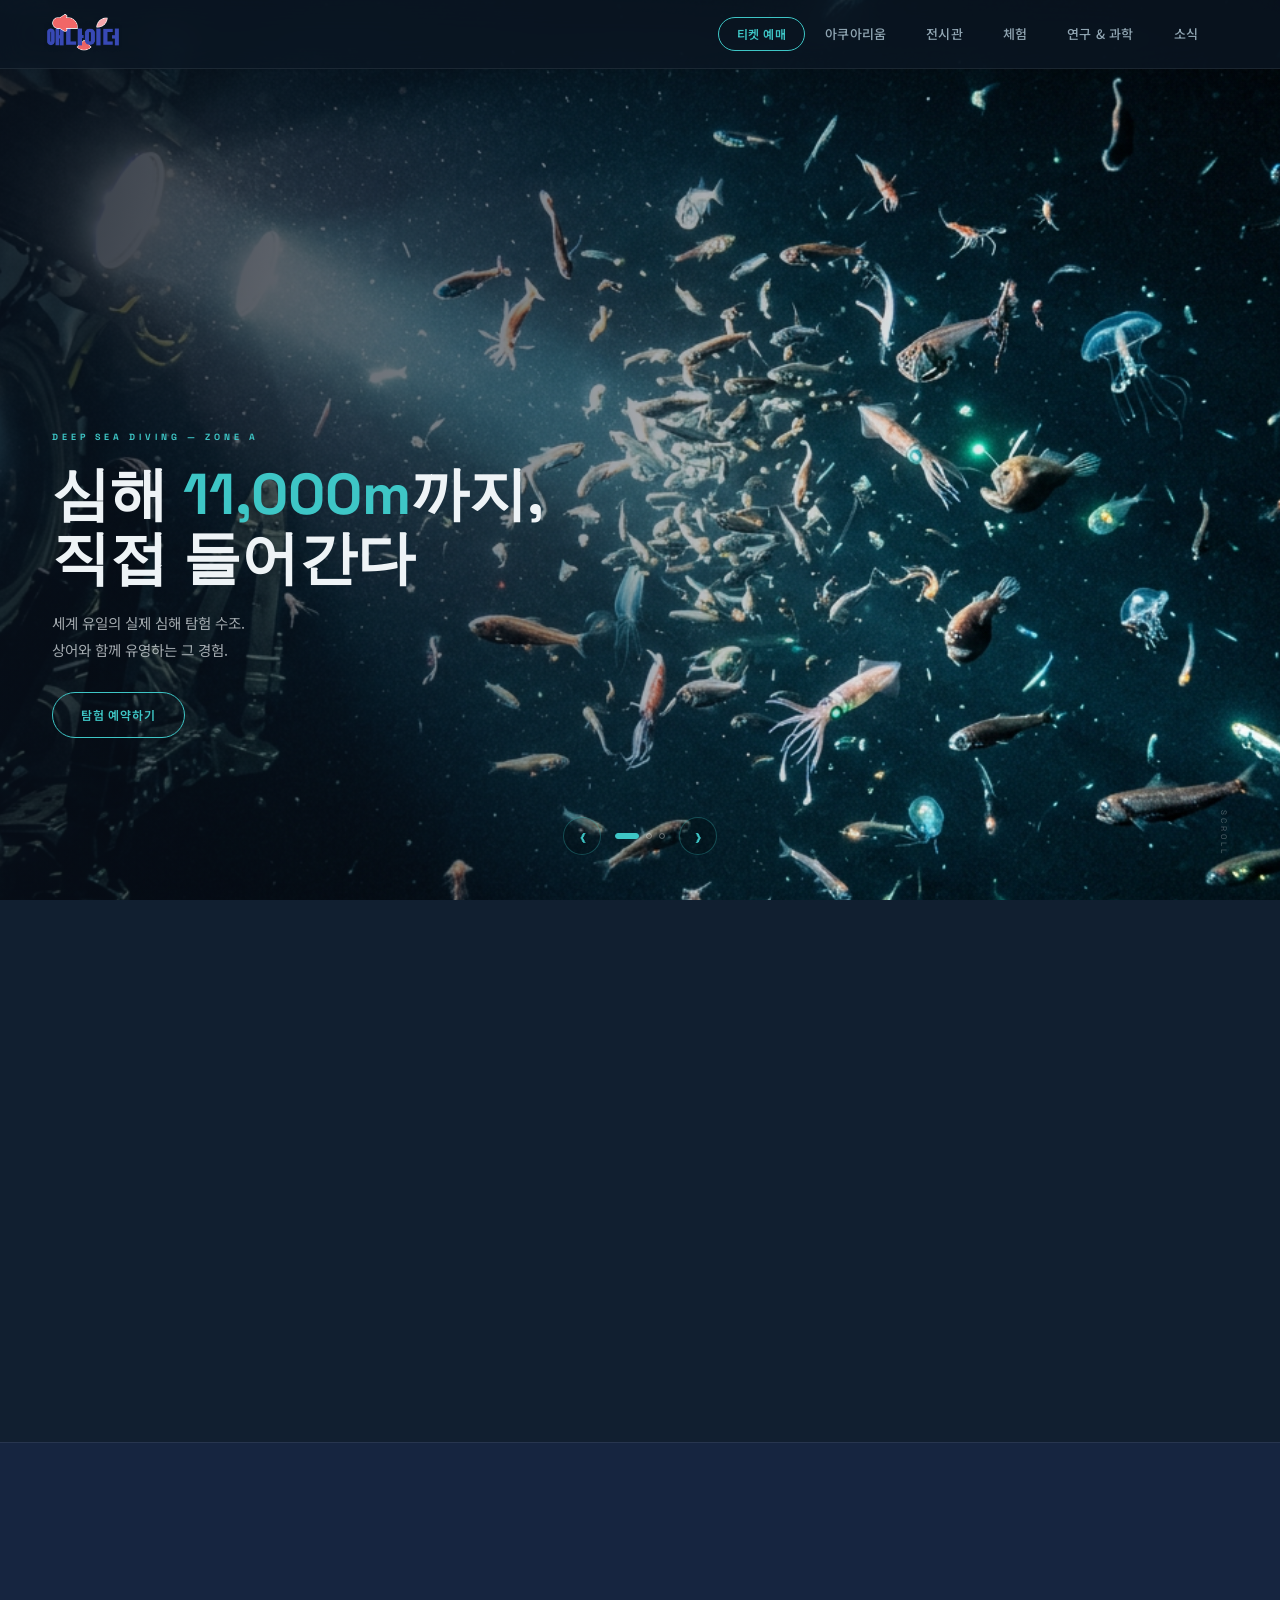
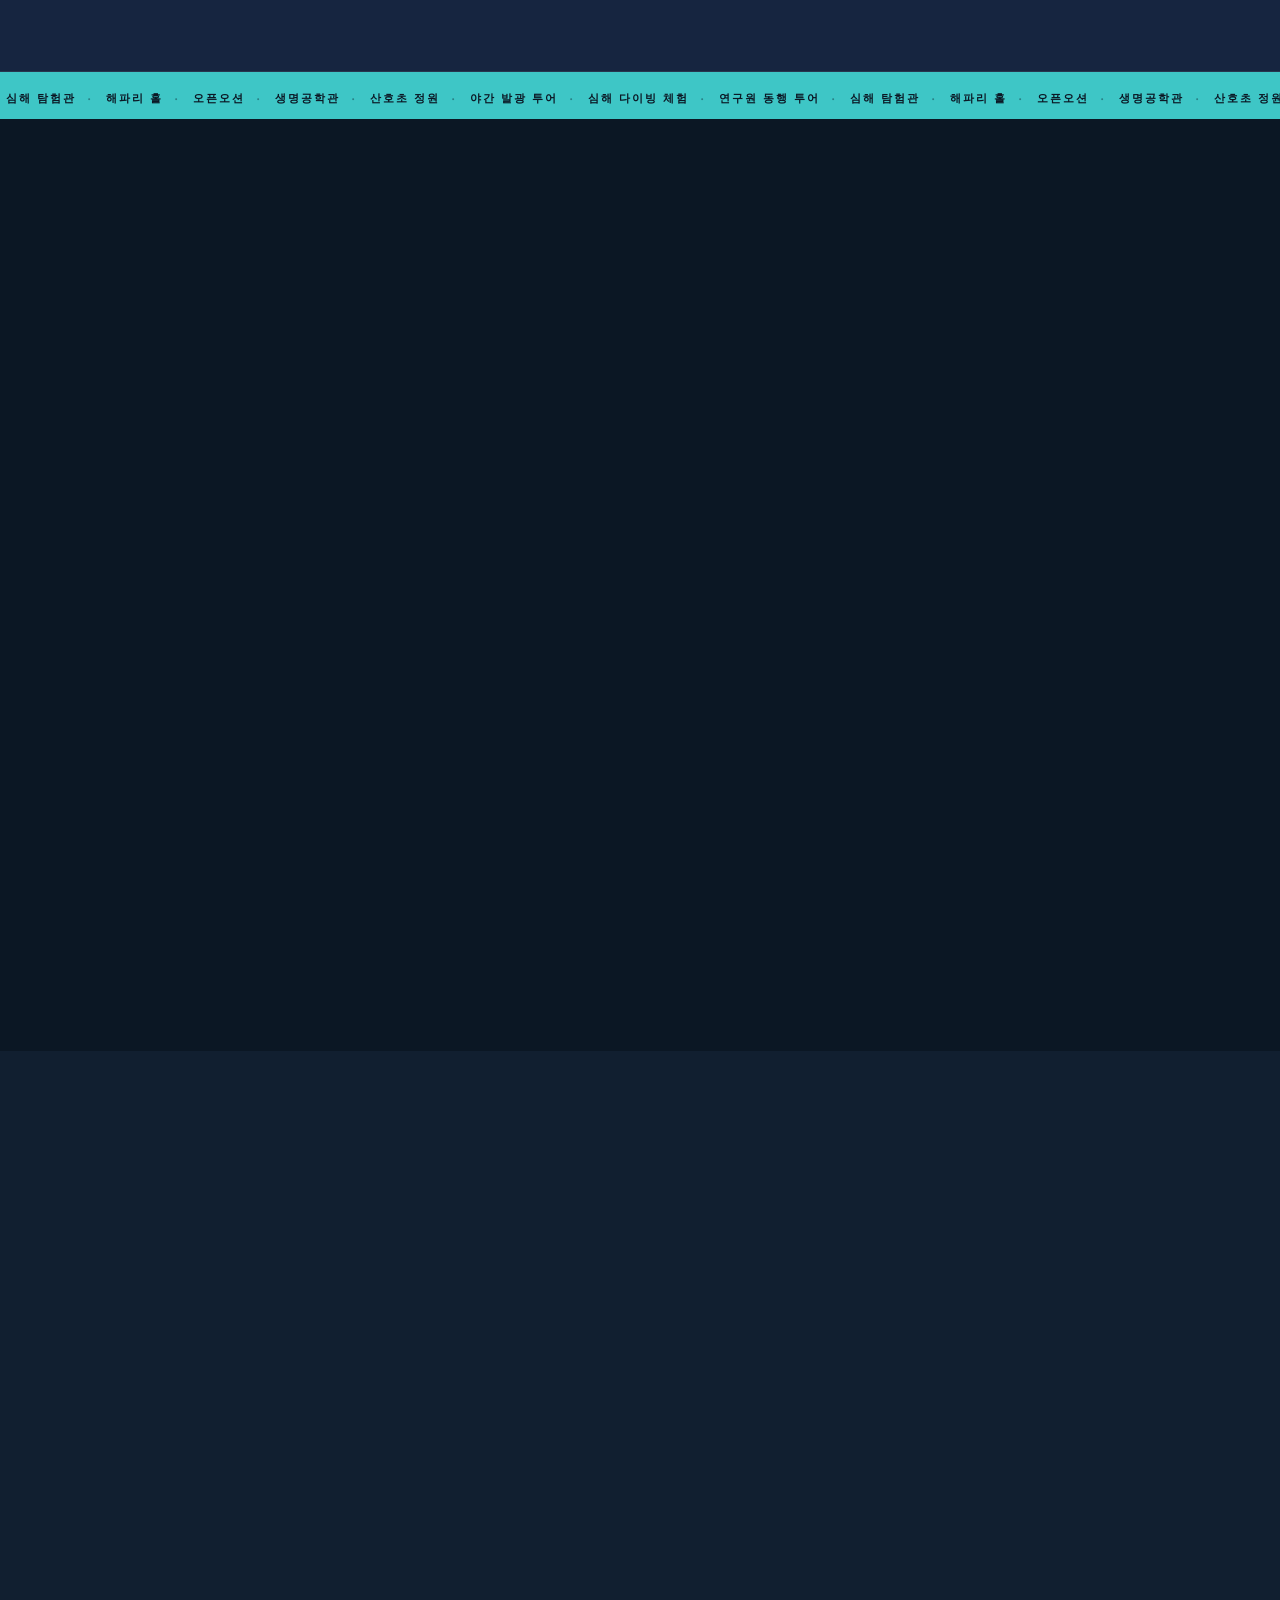
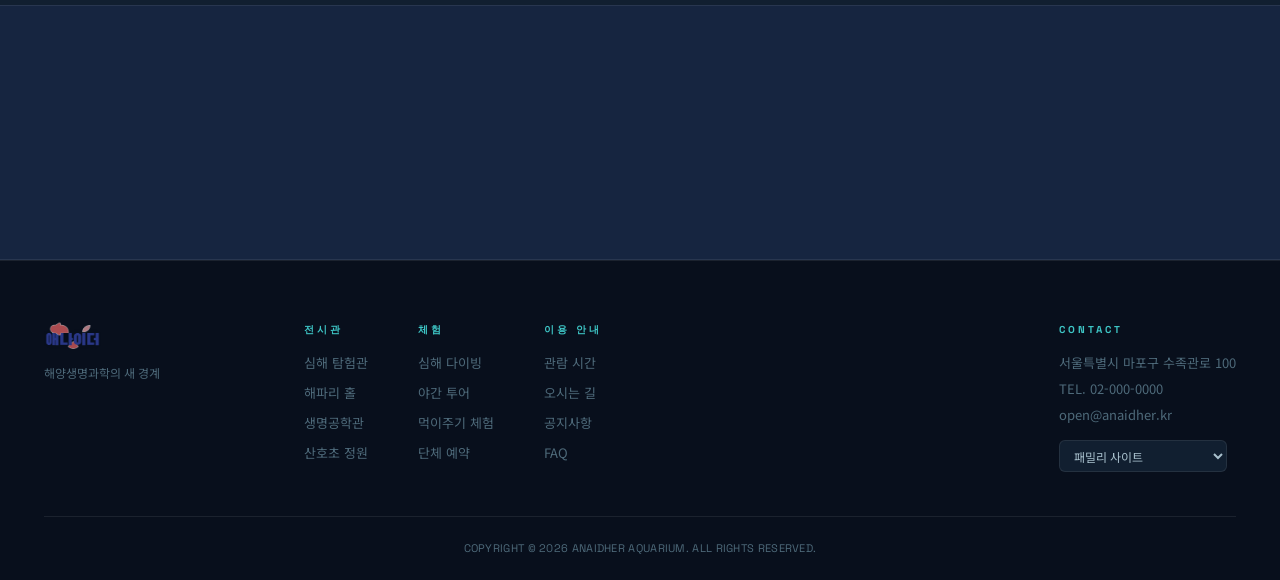
==== index.html @ 7cc886a9 "Add files via upload" ====
﻿<!DOCTYPE html>
<html lang="ko">
<head>
    <meta charset="UTF-8">
    <meta name="viewport" content="width=device-width, initial-scale=1.0">
    <title>애나이더 아쿠아리움 — ANAIDHER AQUARIUM</title>
    <link rel="preconnect" href="https://fonts.googleapis.com">
    <link href="https://fonts.googleapis.com/css2?family=Noto+Sans+KR:wght@300;400;500;700&family=Space+Grotesk:wght@300;400;600;700&display=swap" rel="stylesheet">
    <link href="https://unpkg.com/aos@2.3.1/dist/aos.css" rel="stylesheet">
    <link rel="stylesheet" href="css/style.css">
</head>
<body>

    <!-- ===================== HEADER ===================== -->
    <header id="site-header">
        <div class="header-inner">
            <div class="logo">
                <a href="#">
                    <img src="images/logo.png" alt="애나이더 아쿠아리움">
                </a>
            </div>
            <div class="menu_bg"></div>
            <nav class="menu">
                <ul class="navi">
                    <li>
                        <a href="#">아쿠아리움</a>
                        <ul class="submenu">
                            <li><a href="#">비전 &amp; 철학</a></li>
                            <li><a href="#">연구 시설</a></li>
                            <li><a href="#">찾아오시는 길</a></li>
                        </ul>
                    </li>
                    <li>
                        <a href="#">전시관</a>
                        <ul class="submenu">
                            <li><a href="#">심해 탐험관</a></li>
                            <li><a href="#">해파리 홀</a></li>
                            <li><a href="#">오픈오션</a></li>
                            <li><a href="#">생명공학관</a></li>
                        </ul>
                    </li>
                    <li>
                        <a href="#">체험</a>
                        <ul class="submenu">
                            <li><a href="#">심해 다이빙</a></li>
                            <li><a href="#">야간 투어</a></li>
                            <li><a href="#">연구원 동행</a></li>
                            <li><a href="#">단체 예약</a></li>
                        </ul>
                    </li>
                    <li>
                        <a href="#">연구 &amp; 과학</a>
                        <ul class="submenu">
                            <li><a href="#">특허 기술</a></li>
                            <li><a href="#">신종 생명체</a></li>
                            <li><a href="#">자료실</a></li>
                        </ul>
                    </li>
                    <li>
                        <a href="#">소식</a>
                        <ul class="submenu">
                            <li><a href="#">공지사항</a></li>
                            <li><a href="#">이벤트</a></li>
                            <li><a href="#">뉴스레터</a></li>
                        </ul>
                    </li>
                </ul>
            </nav>
            <a href="#" class="header-ticket">티켓 예매</a>
        </div>
    </header>

    <!-- ===================== HERO CAROUSEL ===================== -->
    <section class="hero">
        <div class="slidelist">
            <ul>
                <li class="slide active">
                    <img src="images/diving.png" alt="심해 탐험">
                    <div class="slide-caption">
                        <span class="slide-tag">DEEP SEA DIVING — ZONE A</span>
                        <h1>심해 <em>11,000m</em>까지,<br>직접 들어간다</h1>
                        <p>세계 유일의 실제 심해 탐험 수조.<br>상어와 함께 유영하는 그 경험.</p>
                        <a href="#" class="slide-cta">탐험 예약하기</a>
                    </div>
                </li>
                <li class="slide">
                    <img src="images/cosanho.png" alt="산호초 복원">
                    <div class="slide-caption">
                        <span class="slide-tag">CORAL REEF RESTORATION LAB — ZONE E</span>
                        <h1>죽어가던 산호초를<br><em>우리가 되살렸다</em></h1>
                        <p>특허 유전자 재생 기술로 복원한<br>살아있는 산호초 3,200㎡</p>
                        <a href="#" class="slide-cta">더 알아보기</a>
                    </div>
                </li>
                <li class="slide">
                    <img src="images/jellyfish.png" alt="해파리 홀">
                    <div class="slide-caption">
                        <span class="slide-tag">BIOLUMINESCENT JELLYFISH HALL — ZONE B</span>
                        <h1>발광하는 생명체들의<br><em>심야 퍼레이드</em></h1>
                        <p>발광 해양생물 87종과 함께하는<br>세상에 없던 야간 전시</p>
                        <a href="#" class="slide-cta">야간 투어 신청</a>
                    </div>
                </li>
            </ul>
        </div>
        <div class="slide-ui">
            <button class="slide-prev" aria-label="이전">&#10094;</button>
            <div class="slide-dots">
                <button class="dot active" data-idx="0"></button>
                <button class="dot" data-idx="1"></button>
                <button class="dot" data-idx="2"></button>
            </div>
            <button class="slide-next" aria-label="다음">&#10095;</button>
        </div>
        <div class="hero-scroll-hint" aria-hidden="true"><span>SCROLL</span></div>
    </section>

    <!-- ===================== IDENTITY ===================== -->
    <section class="intro">
        <div class="intro-inner">
            <span class="section-eyebrow" data-aos="fade-up">ANAIDHER AQUARIUM</span>
            <h2 data-aos="fade-up" data-aos-delay="80">바다는 아직<br>다 밝혀지지 않았다</h2>
            <p data-aos="fade-up" data-aos-delay="160">
                애나이더 아쿠아리움은 단순한 관람 시설이 아닙니다.<br>
                해양생명과학의 경계를 허무는, 살아있는 연구소.<br>
                수백 개의 독점 특허와 유전공학으로 지구상 어디서도<br>
                볼 수 없는 생명체들이 이곳에서 숨쉬고 있습니다.
            </p>
        </div>
        <div class="bubbles" aria-hidden="true">
            <i></i><i></i><i></i><i></i><i></i>
            <i></i><i></i><i></i><i></i><i></i>
        </div>
    </section>

    <!-- ===================== STATS ===================== -->
    <section class="stats">
        <div class="stats-inner">
            <div class="stat-item" data-aos="fade-up">
                <div class="stat-row">
                    <span class="stat-num" data-target="847">0</span>
                    <span class="stat-unit">+</span>
                </div>
                <p>보유 특허 기술</p>
            </div>
            <div class="stat-item" data-aos="fade-up" data-aos-delay="100">
                <div class="stat-row">
                    <span class="stat-num" data-target="3200">0</span>
                    <span class="stat-unit">종</span>
                </div>
                <p>전시 해양생물</p>
            </div>
            <div class="stat-item" data-aos="fade-up" data-aos-delay="200">
                <div class="stat-row">
                    <span class="stat-num" data-target="47">0</span>
                    <span class="stat-unit">종</span>
                </div>
                <p>자체 개발 신종</p>
            </div>
            <div class="stat-item" data-aos="fade-up" data-aos-delay="300">
                <div class="stat-row">
                    <span class="stat-num" data-target="11000">0</span>
                    <span class="stat-unit">m</span>
                </div>
                <p>최대 탐험 수심</p>
            </div>
        </div>
    </section>

    <!-- ===================== TICKER ===================== -->
    <div class="ticker" aria-hidden="true">
        <div class="ticker-track">
            <span>심해 탐험관</span><span class="sep">·</span>
            <span>해파리 홀</span><span class="sep">·</span>
            <span>오픈오션</span><span class="sep">·</span>
            <span>생명공학관</span><span class="sep">·</span>
            <span>산호초 정원</span><span class="sep">·</span>
            <span>야간 발광 투어</span><span class="sep">·</span>
            <span>심해 다이빙 체험</span><span class="sep">·</span>
            <span>연구원 동행 투어</span><span class="sep">·</span>
            <span>심해 탐험관</span><span class="sep">·</span>
            <span>해파리 홀</span><span class="sep">·</span>
            <span>오픈오션</span><span class="sep">·</span>
            <span>생명공학관</span><span class="sep">·</span>
            <span>산호초 정원</span><span class="sep">·</span>
            <span>야간 발광 투어</span><span class="sep">·</span>
            <span>심해 다이빙 체험</span><span class="sep">·</span>
            <span>연구원 동행 투어</span><span class="sep">·</span>
        </div>
    </div>

    <!-- ===================== EXHIBITIONS ===================== -->
    <section class="exhibitions">
        <div class="page-inner">
            <div class="section-header" data-aos="fade-up">
                <span class="section-eyebrow">EXHIBITIONS</span>
                <h2>전시 구역</h2>
            </div>
            <div class="ex-grid">
                <!-- 상단 행: featured(50%) + 2개(각 25%) -->
                <div class="ex-row-top">
                    <article class="ex-card ex-featured" data-aos="fade-right">
                        <img src="images/deep sea shark.png" alt="심해 탐험관">
                        <div class="ex-info">
                            <span class="ex-zone">ZONE A</span>
                            <h3>심해 탐험관</h3>
                            <p>실제 수압 환경을 재현한 세계 최초의 개방형 심해 수조. 전장 80m, 수심 34m.</p>
                            <a href="#" class="ex-link">입장하기 →</a>
                        </div>
                    </article>
                    <article class="ex-card" data-aos="fade-up" data-aos-delay="100">
                        <img src="images/jellyfish.png" alt="해파리 홀">
                        <div class="ex-info">
                            <span class="ex-zone">ZONE B</span>
                            <h3>해파리 홀</h3>
                            <p>발광 해파리 87종이 유영하는 몰입형 암실 전시</p>
                            <a href="#" class="ex-link">입장하기 →</a>
                        </div>
                    </article>
                    <article class="ex-card" data-aos="fade-up" data-aos-delay="200">
                        <img src="images/sea.png" alt="오픈오션">
                        <div class="ex-info">
                            <span class="ex-zone">ZONE C</span>
                            <h3>오픈오션</h3>
                            <p>5억 리터 대형 수조. 상어·가오리·참치가 공존하는 생태계</p>
                            <a href="#" class="ex-link">입장하기 →</a>
                        </div>
                    </article>
                </div>
                <!-- 하단 행: 작은2개(각 25%) + wide(50%) -->
                <div class="ex-row-bottom">
                    <article class="ex-card" data-aos="fade-up" data-aos-delay="100">
                        <img src="images/Squid and shark.png" alt="생명공학관">
                        <div class="ex-info">
                            <span class="ex-zone">ZONE D</span>
                            <h3>생명공학관</h3>
                            <p>유전자 재설계로 탄생한 47종의 신종 해양생물 세계 최초 공개</p>
                            <a href="#" class="ex-link">입장하기 →</a>
                        </div>
                    </article>
                    <article class="ex-card" data-aos="fade-up" data-aos-delay="200">
                        <img src="images/koi.png" alt="열대어관">
                        <div class="ex-info">
                            <span class="ex-zone">ZONE F</span>
                            <h3>열대어관</h3>
                            <p>형형색색의 열대 어종 200여 종이 만들어내는 살아있는 수중 정원</p>
                            <a href="#" class="ex-link">입장하기 →</a>
                        </div>
                    </article>
                    <article class="ex-card ex-wide" data-aos="fade-left">
                        <img src="images/starfish.png" alt="산호초 정원">
                        <div class="ex-info">
                            <span class="ex-zone">ZONE E</span>
                            <h3>산호초 정원</h3>
                            <p>멸종 위기 산호를 특허 복원 기술로 재생한 3,200㎡의 실내 생태원. 세계 최대.</p>
                            <a href="#" class="ex-link">입장하기 →</a>
                        </div>
                    </article>
                </div>
            </div>
        </div>
    </section>

    <!-- ===================== PROGRAMS ===================== -->
    <section class="programs">
        <div class="page-inner">
            <div class="section-header" data-aos="fade-up">
                <span class="section-eyebrow">EXPERIENCE</span>
                <h2>체험 프로그램</h2>
            </div>
            <div class="prog-grid">
                <div class="prog-card" data-aos="fade-up">
                    <div class="prog-num">01</div>
                    <h3>심해 다이빙 투어</h3>
                    <p>전문 다이버와 함께 오픈오션 수조 내부를 직접 유영. 참여형 해양 체험의 끝판왕.</p>
                    <span class="prog-badge">인기 1위</span>
                </div>
                <div class="prog-card" data-aos="fade-up" data-aos-delay="100">
                    <div class="prog-num">02</div>
                    <h3>야간 발광 투어</h3>
                    <p>소등 후 발광 생물들만이 만들어내는 빛의 전시. 매일 저녁 20:00, 선착순 30명.</p>
                    <span class="prog-badge">신규</span>
                </div>
                <div class="prog-card" data-aos="fade-up" data-aos-delay="200">
                    <div class="prog-num">03</div>
                    <h3>연구원 동행 투어</h3>
                    <p>현직 해양생명과학 연구원이 직접 안내하는 생명공학관 투어. 사전 예약 필수.</p>
                </div>
                <div class="prog-card" data-aos="fade-up" data-aos-delay="300">
                    <div class="prog-num">04</div>
                    <h3>먹이주기 체험</h3>
                    <p>상어, 가오리, 대형 어류에게 직접 먹이를 주는 특별 체험. 매일 13:00 / 16:00.</p>
                </div>
            </div>
        </div>
    </section>

    <!-- ===================== NOTICE + GALLERY + BANNER ===================== -->
    <section class="contents-wrap">
        <div class="contents">
            <div class="notice" data-aos="fade-up">
                <div class="tab">
                    <h4>공지사항</h4>
                    <a href="#" class="more-btn">더보기 +</a>
                </div>
                <ul>
                    <li><a href="#"><span class="ntxt">2026 여름 특별전 <em>"빛나는 심해"</em> 개막 안내</span><span class="ndate">2026.06.01</span></a></li>
                    <li><a href="#"><span class="ntxt">7월 먹이주기 체험 예약 오픈 안내</span><span class="ndate">2026.05.28</span></a></li>
                    <li><a href="#"><span class="ntxt">생명공학관 신종 전시 추가 안내</span><span class="ndate">2026.05.15</span></a></li>
                    <li><a href="#"><span class="ntxt">아쿠아리스트와 함께하는 수중 토크쇼</span><span class="ndate">2026.05.02</span></a></li>
                </ul>
            </div>
            <div class="gallery" data-aos="fade-up" data-aos-delay="100">
                <div class="tab">
                    <h4>포토 갤러리</h4>
                    <a href="#" class="more-btn">더보기 +</a>
                </div>
                <ul>
                    <li><a href="#"><img src="images/koi.png" alt="열대어관"><span class="gal-label">열대어관</span></a></li>
                    <li><a href="#"><img src="images/sea.png" alt="산호초관"><span class="gal-label">산호초관</span></a></li>
                    <li><a href="#"><img src="images/Squid and shark.png" alt="심해어관"><span class="gal-label">심해어관</span></a></li>
                </ul>
            </div>
            <div class="banner" data-aos="fade-up" data-aos-delay="200">
                <a href="#">
                    <img src="images/starfish.png" alt="2026 여름 특별전">
                    <div class="banner-overlay">
                        <span class="banner-tag">SPECIAL EXHIBITION</span>
                        <p class="banner-title">2026 빛나는 심해展</p>
                        <p class="banner-period">6.1 — 8.31</p>
                    </div>
                </a>
            </div>
        </div>
    </section>

    <!-- ===================== MODAL ===================== -->
    <div class="modal" role="dialog" aria-modal="true">
        <div class="up">
            <button class="modal-x" aria-label="닫기">✕</button>
            <div class="modal-fish" aria-hidden="true">🐠</div>
            <h2>특별 전시 개막 안내</h2>
            <p>2026 여름 특별전 <strong>"빛나는 심해"</strong>가<br>
            6월 1일(토)부터 8월 31일(일)까지 열립니다.<br><br>
            발광 해양생물 87종과 함께하는<br>세상에 없던 심해 탐험을 경험하세요.</p>
            <a href="#" class="modal-cta">지금 예매하기</a>
            <button class="btn">닫 기</button>
        </div>
    </div>

    <!-- ===================== FOOTER ===================== -->
    <footer>
        <div class="footer-inner">
            <div class="footer-top">
                <div class="footer-brand">
                    <a href="#"><img src="images/logo.png" alt="애나이더 아쿠아리움" class="footer-logo"></a>
                    <p class="footer-tagline">해양생명과학의 새 경계</p>
                </div>
                <nav class="footer-nav">
                    <div class="fnav-col">
                        <h5>전시관</h5>
                        <a href="#">심해 탐험관</a>
                        <a href="#">해파리 홀</a>
                        <a href="#">생명공학관</a>
                        <a href="#">산호초 정원</a>
                    </div>
                    <div class="fnav-col">
                        <h5>체험</h5>
                        <a href="#">심해 다이빙</a>
                        <a href="#">야간 투어</a>
                        <a href="#">먹이주기 체험</a>
                        <a href="#">단체 예약</a>
                    </div>
                    <div class="fnav-col">
                        <h5>이용 안내</h5>
                        <a href="#">관람 시간</a>
                        <a href="#">오시는 길</a>
                        <a href="#">공지사항</a>
                        <a href="#">FAQ</a>
                    </div>
                </nav>
                <div class="footer-contact">
                    <h5>CONTACT</h5>
                    <p>서울특별시 마포구 수족관로 100</p>
                    <p>TEL. 02-000-0000</p>
                    <p>open@anaidher.kr</p>
                    <div class="familysite">
                        <select>
                            <option value="#">패밀리 사이트</option>
                            <option value="#">해양수산부</option>
                            <option value="#">국립해양생물자원관</option>
                            <option value="#">한국수족관협회</option>
                        </select>
                    </div>
                </div>
            </div>
            <div class="footer-bottom">
                <p>COPYRIGHT © 2026 ANAIDHER AQUARIUM. ALL RIGHTS RESERVED.</p>
            </div>
        </div>
    </footer>

    <script src="script/jquery-1.12.3.js"></script>
    <script src="https://unpkg.com/aos@2.3.1/dist/aos.js"></script>
    <script src="script/script.js"></script>
</body>
</html>
---- css/style.css ----
﻿@charset "UTF-8";

/* ================================================
   ANAIDHER AQUARIUM
   ================================================ */

:root {
    --bg:       #0b1724;
    --bg2:      #111f30;
    --bg3:      #162540;
    --border:   rgba(255, 255, 255, 0.08);
    --accent:   #3ec6c6;
    --accent2:  #2a9fa0;
    --text:     #a8c0cc;
    --text-dim: #4e6a7a;
    --white:    #eef3f6;
    --gold:     #e8b84b;
    --en:       'Space Grotesk', sans-serif;
    --kr:       'Noto Sans KR', sans-serif;
}

/* ---- reset ---- */
*, *::before, *::after {
    margin: 0; padding: 0;
    box-sizing: border-box;
}
html { scroll-behavior: smooth; font-size: 16px; }
body {
    background: var(--bg);
    color: var(--text);
    font-family: var(--kr);
    line-height: 1.7;
    overflow-x: hidden;
}
li  { list-style: none; }
a   { text-decoration: none; color: inherit; display: block; }
img { display: block; max-width: 100%; }
button {
    font-family: inherit;
    cursor: pointer;
    -webkit-appearance: none;
    appearance: none;
    border: none;
    outline: none;
    background: none;
}

/* ---- clearfix ---- */
.cf::after { content: ''; display: table; clear: both; }

/* ---- 공통 wrapper ---- */
.page-inner {
    max-width: 1300px;
    margin: 0 auto;
    padding: 0 44px;
}

.section-eyebrow {
    display: block;
    font-family: var(--en);
    font-size: 10px;
    font-weight: 600;
    letter-spacing: 4px;
    color: var(--accent);
    text-transform: uppercase;
    margin-bottom: 12px;
}
.section-header {
    margin-bottom: 48px;
}
.section-header h2 {
    font-family: var(--en);
    font-size: clamp(26px, 3vw, 44px);
    font-weight: 700;
    color: var(--white);
    line-height: 1.15;
}

::-webkit-scrollbar { width: 5px; }
::-webkit-scrollbar-track { background: var(--bg); }
::-webkit-scrollbar-thumb { background: rgba(62,198,198,0.3); border-radius: 3px; }


/* ================================================
   HEADER
   ================================================ */
#site-header {
    position: fixed;
    top: 0; left: 0;
    width: 100%;
    z-index: 1000;
    background: rgba(11, 23, 36, 0.75);
    border-bottom: 1px solid var(--border);
    backdrop-filter: blur(16px);
    -webkit-backdrop-filter: blur(16px);
    transition: background 0.4s;
}
#site-header.scrolled {
    background: rgba(11, 23, 36, 0.97);
}

.header-inner {
    max-width: 1300px;
    margin: 0 auto;
    padding: 0 44px;
    height: 68px;
    position: relative;
}
.header-inner::after { content: ''; display: table; clear: both; }

/* logo - float */
.logo {
    float: left;
    height: 68px;
    display: flex;
    align-items: center;
}
.logo a {
    display: flex;
    align-items: center;
}
.logo img { height: 44px; width: auto; }

/* 티켓 버튼 - float right */
.header-ticket {
    float: right;
    margin-top: 17px;
    height: 34px;
    line-height: 32px;
    padding: 0 18px;
    border: 1px solid var(--accent);
    color: var(--accent);
    font-size: 12px;
    font-weight: 600;
    letter-spacing: 0.5px;
    border-radius: 20px;
    transition: all 0.25s;
    display: block;
}
.header-ticket:hover {
    background: var(--accent);
    color: var(--bg);
}

/* nav */
.menu {
    float: right;
    height: 68px;
    margin-right: 18px;
}
.navi {
    height: 68px;
}
.navi::after { content: ''; display: table; clear: both; }
.navi > li {
    float: left;
    height: 68px;
    position: relative;
}
.navi > li > a {
    display: block;
    height: 68px;
    line-height: 68px;
    padding: 0 20px;
    font-size: 13px;
    font-weight: 500;
    color: rgba(168, 192, 204, 0.85);
    letter-spacing: 0.2px;
    transition: color 0.2s;
    position: relative;
}
.navi > li > a::after {
    content: '';
    position: absolute;
    bottom: 0;
    left: 50%;
    transform: translateX(-50%) scaleX(0);
    width: 50%;
    height: 2px;
    background: var(--accent);
    transition: transform 0.25s ease;
    transform-origin: center;
}
.navi > li:hover > a {
    color: var(--white);
}
.navi > li:hover > a::after {
    transform: translateX(-50%) scaleX(1);
}


.menu_bg {
    display: none !important;
}

/* submenu */
.submenu {
    display: none;
    position: absolute;
    top: 68px;
    left: 0;
    min-width: 148px;
    background: rgba(8, 16, 30, 0.99);
    border: 1px solid rgba(255,255,255,0.1);
    z-index: 1001;
    overflow: hidden;
}
/* 오른쪽 끝 메뉴는 오른쪽 정렬 */
.navi > li:nth-last-child(-n+2) .submenu {
    left: auto;
    right: 0;
}
.submenu > li > a {
    display: block;
    padding: 10px 16px;
    font-size: 12.5px;
    color: var(--text);
    border-bottom: 1px solid rgba(255,255,255,0.05);
    transition: color 0.2s, padding-left 0.2s;
    white-space: nowrap;
}
.submenu > li:last-child > a { border-bottom: none; }
.submenu > li > a:hover {
    color: var(--accent);
    padding-left: 22px;
}


/* ================================================
   HERO CAROUSEL
   ================================================ */
.hero {
    position: relative;
    width: 100%;
    height: 100vh;
    min-height: 600px;
    overflow: hidden;
}

.slidelist {
    width: 100%;
    height: 100%;
    overflow: hidden;
}
.slidelist > ul {
    width: 300%;
    height: 100%;
    margin: 0; padding: 0;
    transition: margin-left 0.8s ease;
}
.slidelist > ul > li {
    float: left;
    width: 33.3333%;
    height: 100%;
    position: relative;
    overflow: hidden;
}
.slide { }
.slidelist > ul > li img {
    width: 100%;
    height: 100%;
    object-fit: cover;
    transition: transform 6s ease;
}
.slide.active img {
    transform: scale(1.2); /* 1.6은 너무 빨랐음... 1.2로 했음...=*/
}

/* 슬라이드 어둠 오버레이 */
.slidelist > ul > li::after {
    content: '';
    position: absolute;
    inset: 0;
    background: linear-gradient(
        100deg,
        rgba(8, 16, 28, 0.86) 0%,
        rgba(8, 16, 28, 0.50) 40%,
        rgba(8, 16, 28, 0.08) 70%,
        transparent 100%
    );
    pointer-events: none;
}

/* 캡션 */
.slide-caption {
    position: absolute;
    bottom: 18vh;
    left: max(52px, calc(50% - 610px));
    z-index: 2;
    max-width: 540px;
    opacity: 0;
    transform: translateY(28px);
    transition: opacity 0.8s ease, transform 0.8s ease;
}
.slide.active .slide-caption {
    opacity: 1;
    transform: translateY(0);
    transition-delay: 0.25s;
}
.slide-tag {
    display: block;
    font-family: var(--en);
    font-size: 9px;
    font-weight: 700;
    letter-spacing: 4px;
    color: var(--accent);
    margin-bottom: 16px;
    text-transform: uppercase;
}
.slide-caption h1 {
    font-family: var(--en);
    font-size: clamp(30px, 4.5vw, 62px);
    font-weight: 700;
    line-height: 1.12;
    color: var(--white);
    margin-bottom: 18px;
}
.slide-caption h1 em {
    font-style: normal;
    color: var(--accent);
}
.slide-caption p {
    font-size: 14.5px;
    color: rgba(238, 243, 246, 0.68);
    line-height: 1.9;
    margin-bottom: 28px;
}
.slide-cta {
    display: inline-block;
    padding: 12px 28px;
    border: 1px solid var(--accent);
    color: var(--accent);
    font-size: 12px;
    font-weight: 600;
    letter-spacing: 0.8px;
    border-radius: 24px;
    transition: all 0.25s;
}
.slide-cta:hover {
    background: var(--accent);
    color: var(--bg);
}

/* 슬라이드 UI */
.slide-ui {
    position: absolute;
    bottom: 5vh;
    left: 50%;
    transform: translateX(-50%);
    display: flex;
    align-items: center;
    gap: 14px;
    z-index: 10;
}
.slide-prev, .slide-next {
    width: 38px; height: 38px;
    border-radius: 50%;
    border: 1px solid rgba(62, 198, 198, 0.3);
    background: rgba(0, 0, 0, 0.2);
    color: var(--accent);
    font-size: 13px;
    display: flex;
    align-items: center;
    justify-content: center;
    transition: all 0.25s;
}
.slide-prev:hover, .slide-next:hover {
    background: var(--accent);
    color: var(--bg);
    border-color: var(--accent);
}

.slide-dots { display: flex; gap: 7px; align-items: center; }
.dot {
    width: 6px; height: 6px;
    border-radius: 50%;
    border: 1px solid rgba(255,255,255,0.35);
    background: transparent;
    padding: 0;
    cursor: pointer;
    transition: all 0.3s;
}
.dot.active {
    width: 24px;
    border-radius: 3px;
    background: var(--accent);
    border-color: var(--accent);
}

/* 스크롤 힌트 */
.hero-scroll-hint {
    position: absolute;
    bottom: 36px;
    right: 50px;
    z-index: 10;
    display: flex;
    flex-direction: column;
    align-items: center;
    gap: 8px;
}
.hero-scroll-hint span {
    font-family: var(--en);
    font-size: 8px;
    letter-spacing: 3px;
    color: rgba(255,255,255,0.3);
    writing-mode: vertical-rl;
}
.hero-scroll-hint::after {
    content: '';
    width: 1px;
    height: 0;
    background: rgba(255,255,255,0.25);
    animation: scrollLine 2.4s ease-in-out infinite;
}
@keyframes scrollLine {
    0%   { height: 0;    opacity: 1; }
    100% { height: 48px; opacity: 0; }
}


/* ================================================
   INTRO
   ================================================ */
.intro {
    position: relative;
    padding: 110px 44px;
    background: var(--bg2);
    text-align: center;
    overflow: hidden;
}
.intro-inner {
    position: relative;
    z-index: 2;
    max-width: 760px;
    margin: 0 auto;
}
.intro h2 {
    font-family: var(--en);
    font-size: clamp(32px, 5vw, 64px);
    font-weight: 700;
    color: var(--white);
    line-height: 1.12;
    margin-bottom: 28px;
    letter-spacing: -0.5px;
}
.intro p {
    font-size: 14.5px;
    color: var(--text);
    line-height: 2.1;
}

/* 버블 */
.bubbles {
    position: absolute;
    inset: 0;
    z-index: 1;
    overflow: hidden;
    pointer-events: none;
}
.bubbles i {
    display: block;
    position: absolute;
    bottom: -60px;
    border-radius: 50%;
    border: 1px solid rgba(62, 198, 198, 0.18);
    opacity: 0;
    animation: bubbleRise linear infinite;
}
.bubbles i:nth-child(1)  { left: 8%;  width: 12px; height: 12px; animation-duration: 8s;    animation-delay: 0s;   }
.bubbles i:nth-child(2)  { left: 18%; width: 20px; height: 20px; animation-duration: 10s;   animation-delay: 1.5s; }
.bubbles i:nth-child(3)  { left: 30%; width: 8px;  height: 8px;  animation-duration: 6.5s;  animation-delay: 0.7s; }
.bubbles i:nth-child(4)  { left: 42%; width: 16px; height: 16px; animation-duration: 9s;    animation-delay: 2.2s; }
.bubbles i:nth-child(5)  { left: 54%; width: 10px; height: 10px; animation-duration: 7.5s;  animation-delay: 1s;   }
.bubbles i:nth-child(6)  { left: 64%; width: 22px; height: 22px; animation-duration: 11s;   animation-delay: 1.8s; }
.bubbles i:nth-child(7)  { left: 74%; width: 14px; height: 14px; animation-duration: 7s;    animation-delay: 3.4s; }
.bubbles i:nth-child(8)  { left: 84%; width: 18px; height: 18px; animation-duration: 8.8s;  animation-delay: 0.5s; }
.bubbles i:nth-child(9)  { left: 92%; width: 9px;  height: 9px;  animation-duration: 7.2s;  animation-delay: 2.8s; }
.bubbles i:nth-child(10) { left: 48%; width: 26px; height: 26px; animation-duration: 12s;   animation-delay: 1.2s; }

@keyframes bubbleRise {
    0%   { bottom: -60px; opacity: 0;   transform: translateX(0); }
    10%  {                opacity: 0.4; }
    90%  {                opacity: 0.1; }
    100% { bottom: 105%;  opacity: 0;   transform: translateX(12px); }
}


/* ================================================
   STATS
   ================================================ */
.stats {
    background: var(--bg3);
    border-top: 1px solid var(--border);
    border-bottom: 1px solid var(--border);
    padding: 68px 44px;
}
.stats-inner {
    max-width: 1300px;
    margin: 0 auto;
}
.stats-inner::after { content: ''; display: table; clear: both; }

.stat-item {
    float: left;
    width: 25%;
    text-align: center;
    padding: 0 20px;
    border-right: 1px solid var(--border);
    box-sizing: border-box;
}
.stat-item:last-child { border-right: none; }

.stat-row {
    display: inline-flex;
    align-items: baseline;
    gap: 4px;
    margin-bottom: 8px;
}
.stat-num {
    font-family: var(--en);
    font-size: clamp(42px, 5vw, 70px);
    font-weight: 700;
    color: var(--white);
    line-height: 1;
}
.stat-unit {
    font-family: var(--en);
    font-size: 22px;
    font-weight: 600;
    color: var(--accent);
}
.stat-item p {
    font-size: 11px;
    color: var(--text-dim);
    letter-spacing: 1.2px;
    text-transform: uppercase;
}


/* ================================================
   TICKER
   ================================================ */
.ticker {
    background: var(--accent);
    overflow: hidden;
    padding: 10px 0;
    white-space: nowrap;
}
.ticker-track {
    display: inline-block;
    animation: tickerRun 36s linear infinite;
    will-change: transform;
    backface-visibility: hidden;
    -webkit-backface-visibility: hidden;
}
.ticker-track span {
    font-family: var(--en);
    font-size: 11px;
    font-weight: 600;
    letter-spacing: 2px;
    text-transform: uppercase;
    color: var(--bg);
    padding: 0 6px;
}
.ticker-track .sep {
    color: rgba(11, 23, 36, 0.4);
    letter-spacing: 0;
}
@keyframes tickerRun {
    from { transform: translateX(0); }
    to   { transform: translateX(-50%); }
}


/* ================================================
   EXHIBITIONS
   ================================================ */
.exhibitions {
    padding: 96px 0;
    background: var(--bg);
}

.ex-row-top,
.ex-row-bottom {
    overflow: hidden;
    margin-bottom: 8px;
}
.ex-row-bottom { margin-bottom: 0; }

.ex-card {
    float: left;
    position: relative;
    overflow: hidden;
    cursor: pointer;
}
.ex-row-top .ex-card  { height: 340px; }
.ex-row-bottom .ex-card { height: 270px; }

.ex-featured { width: 50%; }
.ex-row-top .ex-card:nth-child(2) { width: calc(25% - 8px); margin-left: 8px; }
.ex-row-top .ex-card:nth-child(3) { width: calc(25% - 8px); margin-left: 8px; }

.ex-wide { width: calc(50% - 4px); }
.ex-row-bottom .ex-card:nth-child(2) { width: calc(25% - 6px); margin-left: 8px; }
.ex-row-bottom .ex-card:nth-child(3) { width: calc(25% - 6px); margin-left: 8px; }

.ex-card img {
    width: 100%;
    height: 100%;
    object-fit: cover;
    transition: transform 0.65s ease;
}
.ex-card:hover img { transform: scale(1.07); }

.ex-card::after {
    content: '';
    position: absolute;
    inset: 0;
    background: linear-gradient(to top, rgba(8,18,32,0.88) 0%, rgba(8,18,32,0.15) 50%, transparent 100%);
    transition: opacity 0.3s;
}

.ex-info {
    position: absolute;
    bottom: 0; left: 0;
    padding: 18px 20px 22px;
    z-index: 2;
    width: 100%;
}
.ex-zone {
    display: block;
    font-family: var(--en);
    font-size: 9px;
    font-weight: 700;
    letter-spacing: 4px;
    color: var(--accent);
    margin-bottom: 4px;
}
.ex-info h3 {
    font-size: 18px;
    font-weight: 700;
    color: var(--white);
    margin-bottom: 4px;
}
.ex-info p {
    font-size: 12px;
    color: rgba(168, 192, 204, 0.85);
    line-height: 1.6;
    margin-bottom: 8px;
    max-height: 0;
    overflow: hidden;
    transition: max-height 0.35s ease;
}
.ex-card:hover .ex-info p { max-height: 60px; }

.ex-link {
    display: inline-block;
    font-size: 11px;
    font-weight: 600;
    color: var(--accent);
    letter-spacing: 0.5px;
    border-bottom: 1px solid var(--accent);
    opacity: 0;
    transform: translateY(4px);
    transition: opacity 0.25s, transform 0.25s;
}
.ex-card:hover .ex-link { opacity: 1; transform: translateY(0); }


/* ================================================
   PROGRAMS
   ================================================ */
.programs {
    padding: 96px 0;
    background: var(--bg2);
}
.prog-grid::after { content: ''; display: table; clear: both; }
.prog-card {
    float: left;
    width: calc(25% - 12px);
    margin-right: 16px;
    background: var(--bg3);
    border: 1px solid var(--border);
    border-radius: 10px;
    padding: 32px 24px 28px;
    position: relative;
    transition: border-color 0.3s, transform 0.3s;
    box-sizing: border-box;
}
.prog-card:last-child { margin-right: 0; }
.prog-card:hover {
    border-color: rgba(62, 198, 198, 0.4);
    transform: translateY(-4px);
}

.prog-num {
    font-family: var(--en);
    font-size: 48px;
    font-weight: 700;
    color: rgba(62, 198, 198, 0.08);
    line-height: 1;
    margin-bottom: 16px;
    transition: color 0.3s;
}
.prog-card:hover .prog-num { color: rgba(62, 198, 198, 0.18); }

.prog-card h3 {
    font-size: 15px;
    font-weight: 700;
    color: var(--white);
    margin-bottom: 10px;
    line-height: 1.35;
}
.prog-card p {
    font-size: 13px;
    color: var(--text);
    line-height: 1.85;
}
.prog-badge {
    display: inline-block;
    margin-top: 14px;
    font-size: 10px;
    font-weight: 700;
    letter-spacing: 1px;
    color: var(--bg);
    background: var(--accent);
    padding: 3px 11px;
    border-radius: 12px;
}


/* ================================================
   CONTENTS WRAP (공지 + 갤러리 + 배너)
   ================================================ */
.contents-wrap {
    background: var(--bg3);
    border-top: 1px solid var(--border);
    border-bottom: 1px solid var(--border);
}
.contents {
    max-width: 1300px;
    margin: 0 auto;
    overflow: hidden;
    min-height: 240px;
}

.notice {
    float: left;
    width: 36%;
    padding: 28px 28px 28px 44px;
    border-right: 1px solid var(--border);
    box-sizing: border-box;
}
.gallery {
    float: left;
    width: 36%;
    padding: 28px;
    border-right: 1px solid var(--border);
    box-sizing: border-box;
}
.banner {
    float: left;
    width: 28%;
    box-sizing: border-box;
    overflow: hidden;
    min-height: 240px;
}

.tab {
    display: block;
    overflow: hidden;
    padding-bottom: 10px;
    margin-bottom: 6px;
    border-bottom: 1px solid var(--border);
}
.tab h4 {
    float: left;
    font-family: var(--en);
    font-size: 10px;
    font-weight: 700;
    letter-spacing: 3px;
    text-transform: uppercase;
    color: var(--accent);
    line-height: 1.6;
}
.more-btn {
    float: right;
    font-size: 11px;
    color: var(--text-dim);
    transition: color 0.2s;
    display: inline;
}
.more-btn:hover { color: var(--accent); }

.notice li {
    border-bottom: 1px solid rgba(255,255,255,0.04);
}
.notice li a {
    display: block;
    overflow: hidden;
    padding: 9px 0;
    transition: color 0.2s;
}
.notice li a:hover .ntxt { color: var(--accent); }
.ntxt {
    float: left;
    font-size: 12.5px;
    color: var(--text);
    max-width: 65%;
    overflow: hidden;
    white-space: nowrap;
    text-overflow: ellipsis;
}
.ntxt em { font-style: normal; color: var(--accent); }
.ndate {
    float: right;
    font-size: 11px;
    color: var(--text-dim);
}

.gallery ul { overflow: hidden; margin-top: 8px; }
.gallery li {
    float: left;
    width: 30%;
    margin-right: 5%;
}
.gallery li:last-child { margin-right: 0; }
.gallery li a {
    display: block;
    position: relative;
    overflow: hidden;
    border-radius: 5px;
}
.gallery img {
    width: 100%;
    height: 136px;
    object-fit: cover;
    border-radius: 5px;
    transition: transform 0.4s;
}
.gallery li a:hover img { transform: scale(1.08); }
.gal-label {
    display: block;
    position: absolute;
    bottom: 0; left: 0; right: 0;
    padding: 18px 6px 5px;
    background: linear-gradient(to top, rgba(8,18,32,0.8), transparent);
    font-size: 11px;
    text-align: center;
    color: rgba(238,243,246,0.9);
    border-radius: 0 0 5px 5px;
}

.banner > a {
    display: block;
    width: 100%;
    height: 100%;
    min-height: 240px;
    position: relative;
}
.banner img {
    width: 100%;
    height: 100%;
    min-height: 240px;
    object-fit: cover;
    transition: transform 0.5s;
}
.banner:hover img { transform: scale(1.06); }
.banner-overlay {
    position: absolute;
    inset: 0;
    background: linear-gradient(145deg, rgba(10,25,55,0.65), rgba(0,60,100,0.25));
    display: flex;
    flex-direction: column;
    align-items: center;
    justify-content: center;
    gap: 8px;
    text-align: center;
    padding: 20px;
}
.banner-tag {
    display: inline-block;
    font-family: var(--en);
    font-size: 9px;
    font-weight: 700;
    letter-spacing: 2px;
    color: var(--bg);
    background: var(--accent);
    padding: 3px 12px;
    border-radius: 14px;
}
.banner-title {
    display: block;
    font-size: 19px;
    font-weight: 700;
    color: var(--white);
}
.banner-period {
    display: block;
    font-size: 13px;
    color: rgba(238,243,246,0.7);
}


/* ================================================
   MODAL
   ================================================ */
.modal {
    display: none;
    position: fixed;
    inset: 0;
    background: rgba(0, 0, 0, 0.78);
    z-index: 9999;
    align-items: center;
    justify-content: center;
}
.modal.active { display: flex; }

.up {
    width: 400px;
    background: var(--bg2);
    border: 1px solid var(--border);
    border-top: 2px solid var(--accent);
    border-radius: 12px;
    text-align: center;
    padding: 46px 34px 34px;
    position: relative;
    animation: modalIn 0.32s ease;
}
@keyframes modalIn {
    from { opacity: 0; transform: scale(0.92) translateY(18px); }
    to   { opacity: 1; transform: scale(1) translateY(0); }
}
.modal-x {
    position: absolute;
    top: 14px; right: 14px;
    width: 26px; height: 26px;
    border-radius: 50%;
    border: 1px solid var(--border);
    color: var(--text-dim);
    font-size: 11px;
    display: flex;
    align-items: center;
    justify-content: center;
    transition: all 0.2s;
    background: transparent;
}
.modal-x:hover {
    border-color: var(--accent);
    color: var(--accent);
}
.modal-fish {
    font-size: 36px;
    display: block;
    margin-bottom: 14px;
    animation: fishSwim 2.8s ease-in-out infinite;
}
@keyframes fishSwim {
    0%, 100% { transform: translateX(-6px); }
    50%       { transform: translateX(6px); }
}
.up h2 {
    font-size: 17px;
    font-weight: 700;
    color: var(--white);
    margin-bottom: 14px;
}
.up p {
    font-size: 13px;
    color: var(--text);
    line-height: 2;
    margin-bottom: 24px;
}
.up p strong { color: var(--accent); font-weight: 600; }

.modal-cta {
    display: inline-block;
    padding: 11px 30px;
    background: var(--accent);
    color: var(--bg);
    font-size: 13px;
    font-weight: 700;
    border-radius: 24px;
    margin-bottom: 12px;
    transition: background 0.25s;
}
.modal-cta:hover { background: var(--accent2); }

.btn {
    display: block;
    margin: 0 auto;
    background: transparent;
    border: none;
    color: var(--text-dim);
    font-size: 12px;
    cursor: pointer;
    transition: color 0.2s;
    padding: 4px;
    line-height: normal;
}
.btn:hover { color: var(--text); }


/* ================================================
   FOOTER
   ================================================ */
footer {
    background: #080f1c;
    border-top: 1px solid var(--border);
}
.footer-inner {
    max-width: 1300px;
    margin: 0 auto;
    padding: 0 44px;
}

.footer-top {
    padding: 60px 0 44px;
    border-bottom: 1px solid var(--border);
    overflow: hidden;
}

.footer-brand {
    float: left;
    width: 200px;
    margin-right: 60px;
}
.footer-logo {
    height: 32px;
    width: auto;
    margin-bottom: 10px;
    opacity: 0.7;
}
.footer-tagline {
    font-size: 12px;
    color: var(--text-dim);
}

.footer-nav {
    float: left;
    overflow: hidden;
}
.fnav-col {
    float: left;
    margin-right: 50px;
}
.fnav-col h5 {
    font-family: var(--en);
    font-size: 10px;
    font-weight: 700;
    letter-spacing: 3px;
    text-transform: uppercase;
    color: var(--accent);
    margin-bottom: 14px;
}
.fnav-col a {
    display: block;
    font-size: 13px;
    color: var(--text-dim);
    margin-bottom: 8px;
    transition: color 0.2s;
}
.fnav-col a:hover { color: var(--text); }

.footer-contact {
    float: right;
}
.footer-contact h5 {
    font-family: var(--en);
    font-size: 10px;
    font-weight: 700;
    letter-spacing: 3px;
    text-transform: uppercase;
    color: var(--accent);
    margin-bottom: 14px;
}
.footer-contact p {
    font-size: 13px;
    color: var(--text-dim);
    margin-bottom: 4px;
}
.familysite { margin-top: 14px; }
select {
    height: 32px;
    width: 168px;
    background: var(--bg2);
    border: 1px solid var(--border);
    color: var(--text);
    font-size: 12px;
    font-family: var(--kr);
    border-radius: 6px;
    padding: 0 10px;
    cursor: pointer;
    outline: none;
    transition: border-color 0.2s;
}
select:hover, select:focus { border-color: var(--accent); }
select option { background: var(--bg2); color: var(--text); }

.footer-bottom {
    padding: 22px 0;
    text-align: center;
}
.footer-bottom p {
    font-family: var(--en);
    font-size: 11px;
    color: var(--text-dim);
    letter-spacing: 0.3px;
}
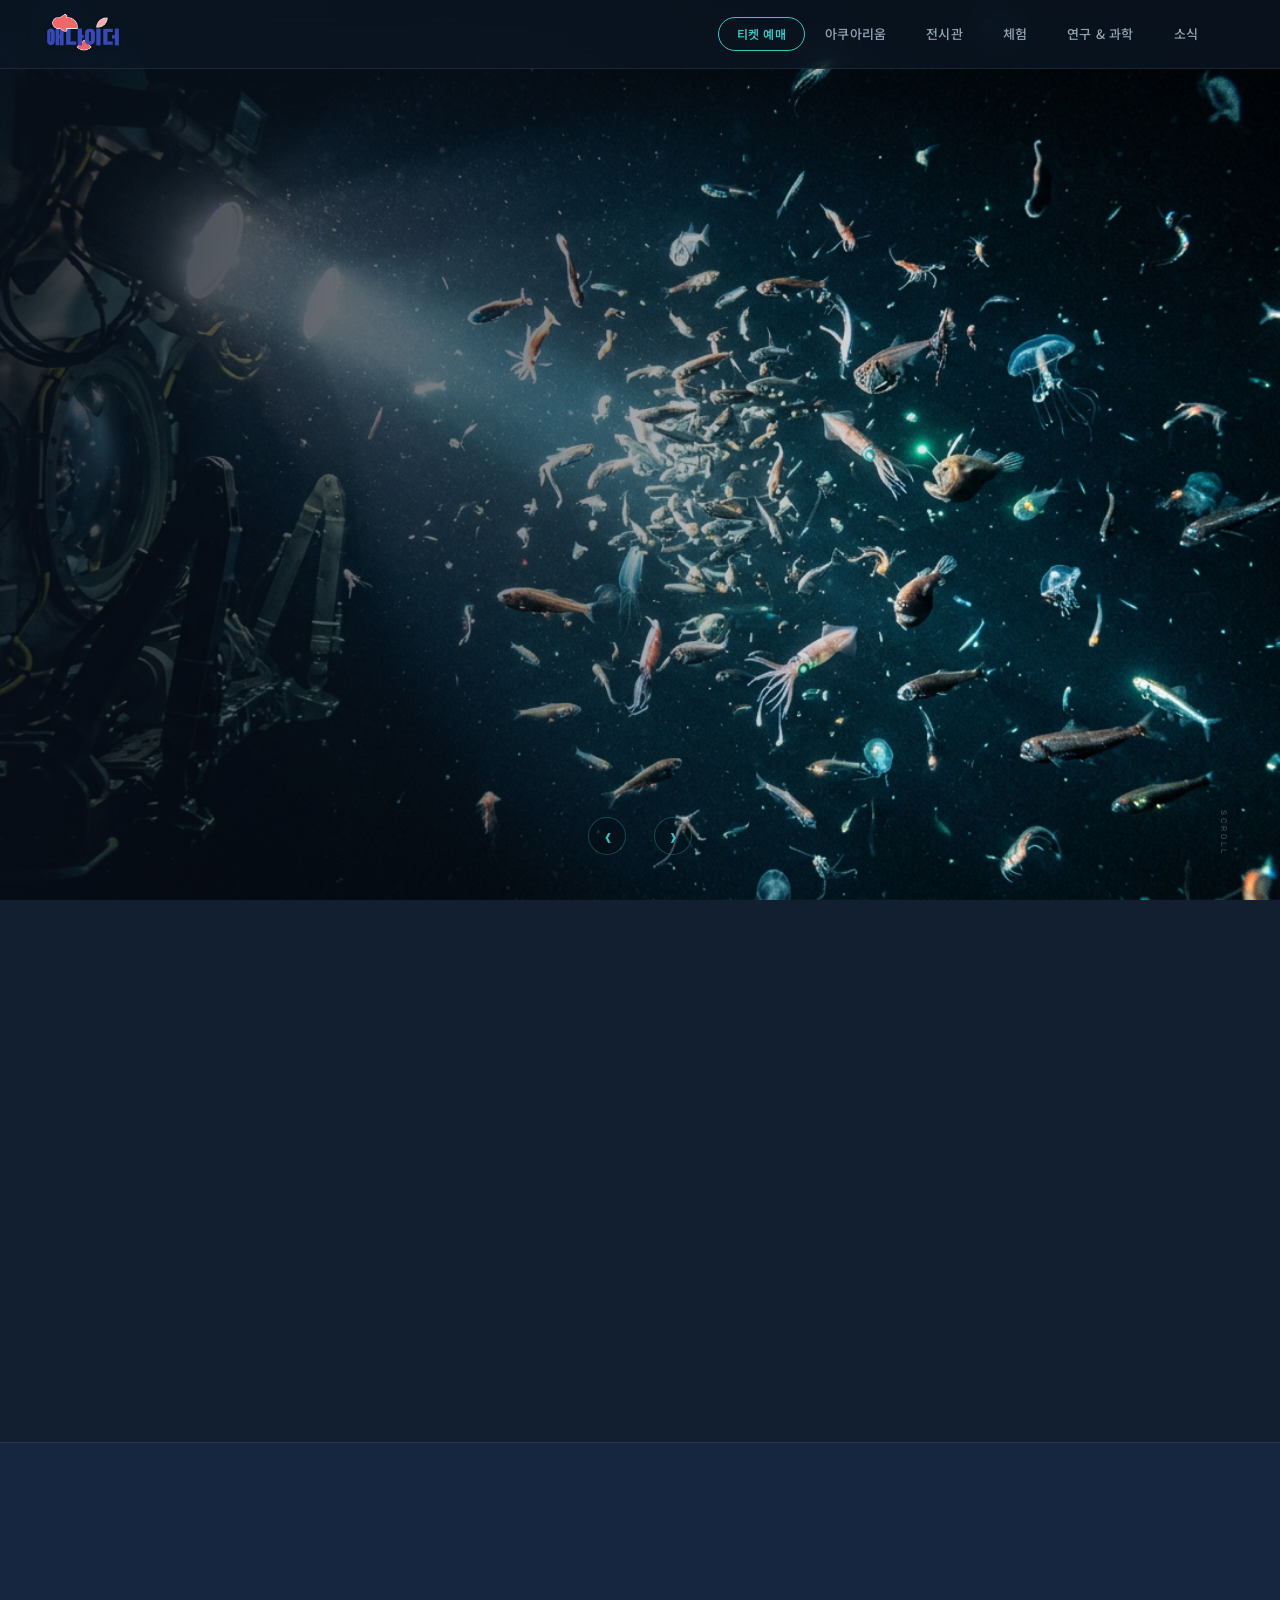
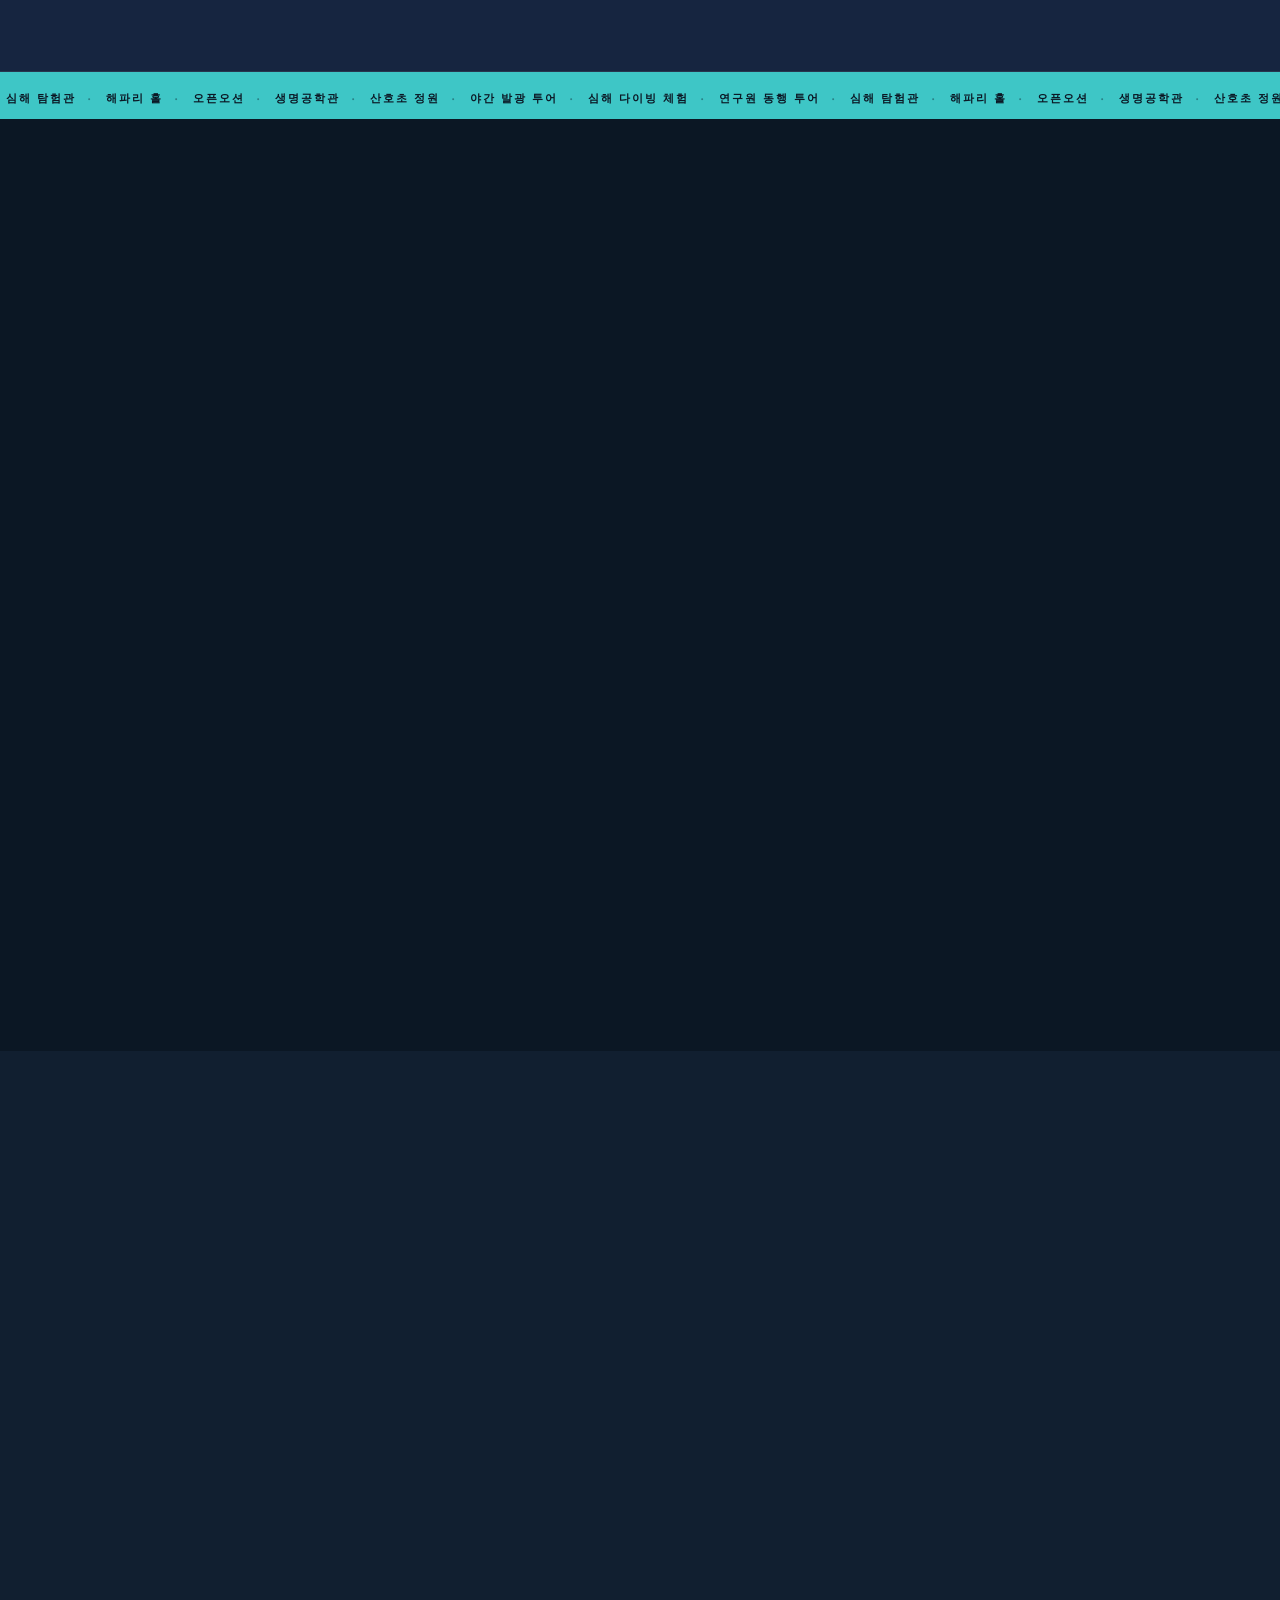
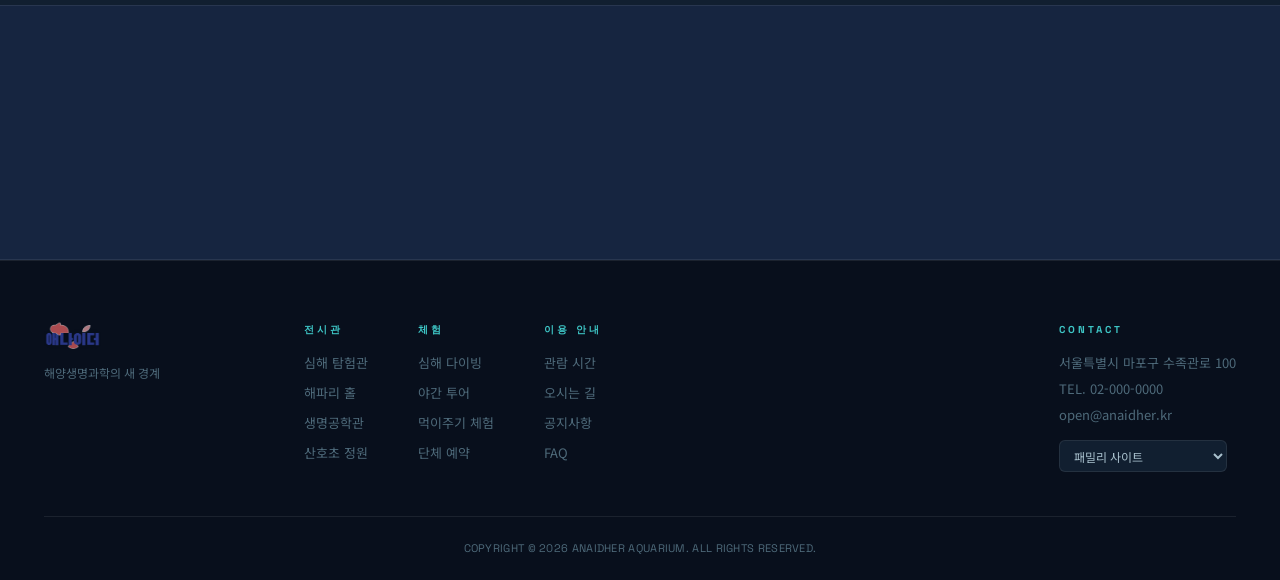
==== commit bf9737a7: "Add files via upload" ====
--- a/index.html
+++ b/index.html
@@ -7,6 +7,7 @@
     <link rel="preconnect" href="https://fonts.googleapis.com">
     <link href="https://fonts.googleapis.com/css2?family=Noto+Sans+KR:wght@300;400;500;700&family=Space+Grotesk:wght@300;400;600;700&display=swap" rel="stylesheet">
     <link href="https://unpkg.com/aos@2.3.1/dist/aos.css" rel="stylesheet">
+    <link rel="stylesheet" href="css/swiper-bundle.min.css">
     <link rel="stylesheet" href="css/style.css">
 </head>
 <body>
@@ -72,9 +73,9 @@
 
     <!-- ===================== HERO CAROUSEL ===================== -->
     <section class="hero">
-        <div class="slidelist">
-            <ul>
-                <li class="slide active">
+        <div class="swiper heroSwiper">
+            <div class="swiper-wrapper">
+                <div class="swiper-slide">
                     <img src="images/diving.png" alt="심해 탐험">
                     <div class="slide-caption">
                         <span class="slide-tag">DEEP SEA DIVING — ZONE A</span>
@@ -82,8 +83,8 @@
                         <p>세계 유일의 실제 심해 탐험 수조.<br>상어와 함께 유영하는 그 경험.</p>
                         <a href="#" class="slide-cta">탐험 예약하기</a>
                     </div>
-                </li>
-                <li class="slide">
+                </div>
+                <div class="swiper-slide">
                     <img src="images/cosanho.png" alt="산호초 복원">
                     <div class="slide-caption">
                         <span class="slide-tag">CORAL REEF RESTORATION LAB — ZONE E</span>
@@ -91,8 +92,8 @@
                         <p>특허 유전자 재생 기술로 복원한<br>살아있는 산호초 3,200㎡</p>
                         <a href="#" class="slide-cta">더 알아보기</a>
                     </div>
-                </li>
-                <li class="slide">
+                </div>
+                <div class="swiper-slide">
                     <img src="images/jellyfish.png" alt="해파리 홀">
                     <div class="slide-caption">
                         <span class="slide-tag">BIOLUMINESCENT JELLYFISH HALL — ZONE B</span>
@@ -100,16 +101,12 @@
                         <p>발광 해양생물 87종과 함께하는<br>세상에 없던 야간 전시</p>
                         <a href="#" class="slide-cta">야간 투어 신청</a>
                     </div>
-                </li>
-            </ul>
+                </div>
+            </div>
         </div>
         <div class="slide-ui">
             <button class="slide-prev" aria-label="이전">&#10094;</button>
-            <div class="slide-dots">
-                <button class="dot active" data-idx="0"></button>
-                <button class="dot" data-idx="1"></button>
-                <button class="dot" data-idx="2"></button>
-            </div>
+            <div class="swiper-pagination"></div>
             <button class="slide-next" aria-label="다음">&#10095;</button>
         </div>
         <div class="hero-scroll-hint" aria-hidden="true"><span>SCROLL</span></div>
@@ -402,6 +399,7 @@
 
     <script src="script/jquery-1.12.3.js"></script>
     <script src="https://unpkg.com/aos@2.3.1/dist/aos.js"></script>
+    <script src="script/swiper-bundle.min.js"></script>
     <script src="script/script.js"></script>
 </body>
 </html>
--- a/css/style.css
+++ b/css/style.css
@@ -242,32 +242,34 @@
     height: 100%;
     overflow: hidden;
 }
-.slidelist > ul {
-    width: 300%;
+.heroSwiper {
+    width: 100%;
     height: 100%;
-    margin: 0; padding: 0;
-    transition: margin-left 0.8s ease;
-}
-.slidelist > ul > li {
-    float: left;
-    width: 33.3333%;
+}
+.heroSwiper .swiper-wrapper {
     height: 100%;
+}
+.heroSwiper .swiper-slide {
     position: relative;
-    overflow: hidden;
-}
-.slide { }
-.slidelist > ul > li img {
+    width: 100%;
+    height: 100%;
+    overflow: hidden;
+}
+.heroSwiper .swiper-slide img {
     width: 100%;
     height: 100%;
     object-fit: cover;
+    transform: scale(1);
     transition: transform 6s ease;
 }
-.slide.active img {
-    transform: scale(1.2); /* 1.6은 너무 빨랐음... 1.2로 했음...=*/
+/* Ken Burns 줌: 활성 슬라이드 이미지 확대 */
+.heroSwiper .swiper-slide-active img,
+.heroSwiper .swiper-slide-duplicate-active img {
+    transform: scale(1.2);
 }
 
 /* 슬라이드 어둠 오버레이 */
-.slidelist > ul > li::after {
+.heroSwiper .swiper-slide::after {
     content: '';
     position: absolute;
     inset: 0;
@@ -292,10 +294,11 @@
     transform: translateY(28px);
     transition: opacity 0.8s ease, transform 0.8s ease;
 }
-.slide.active .slide-caption {
+.heroSwiper .swiper-slide-active .slide-caption,
+.heroSwiper .swiper-slide-duplicate-active .slide-caption {
     opacity: 1;
     transform: translateY(0);
-    transition-delay: 0.25s;
+    transition-delay: 0.35s;
 }
 .slide-tag {
     display: block;
@@ -381,6 +384,31 @@
     transition: all 0.3s;
 }
 .dot.active {
+    width: 24px;
+    border-radius: 3px;
+    background: var(--accent);
+    border-color: var(--accent);
+}
+
+/* Swiper pagination (bullets) */
+.slide-ui .swiper-pagination {
+    position: static;
+    width: auto;
+    display: flex;
+    gap: 7px;
+    align-items: center;
+}
+.slide-ui .swiper-pagination-bullet {
+    width: 6px; height: 6px;
+    margin: 0 !important;
+    border-radius: 50%;
+    border: 1px solid rgba(255,255,255,0.35);
+    background: transparent;
+    opacity: 1;
+    cursor: pointer;
+    transition: all 0.3s;
+}
+.slide-ui .swiper-pagination-bullet-active {
     width: 24px;
     border-radius: 3px;
     background: var(--accent);
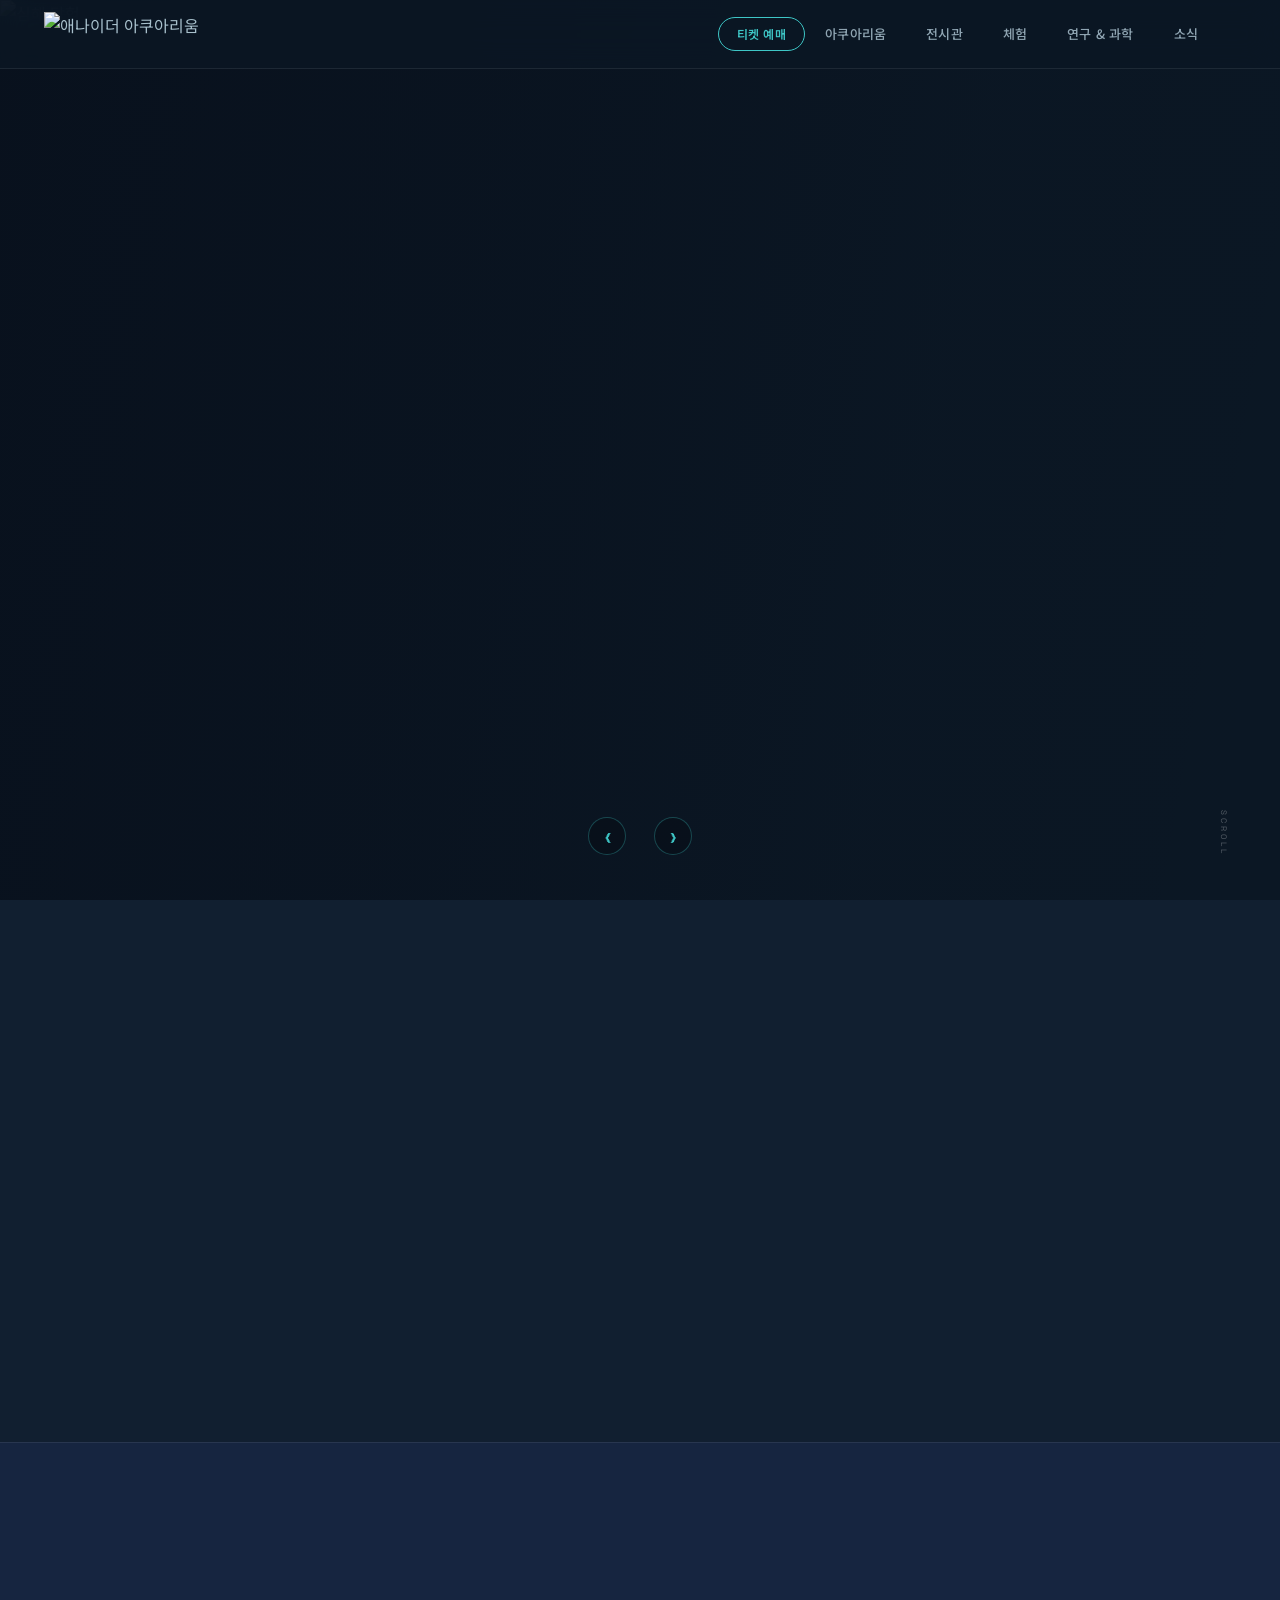
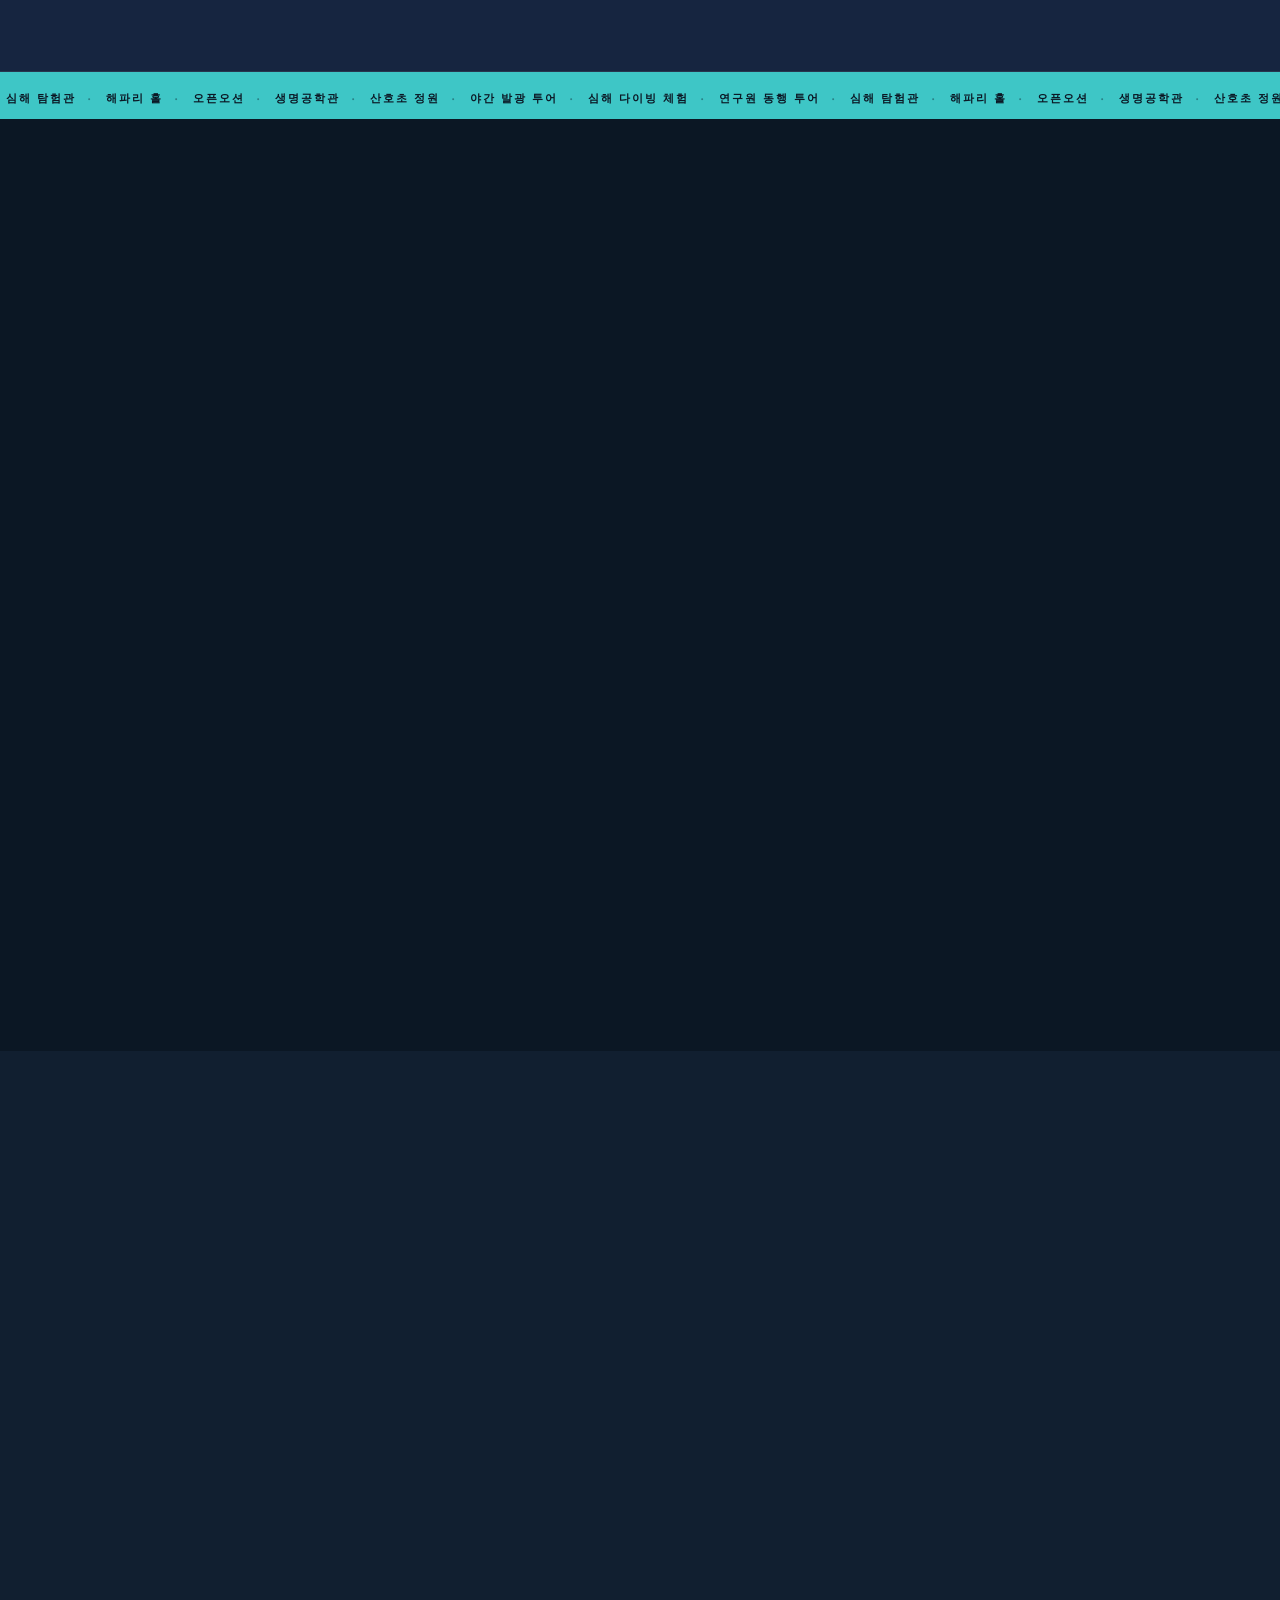
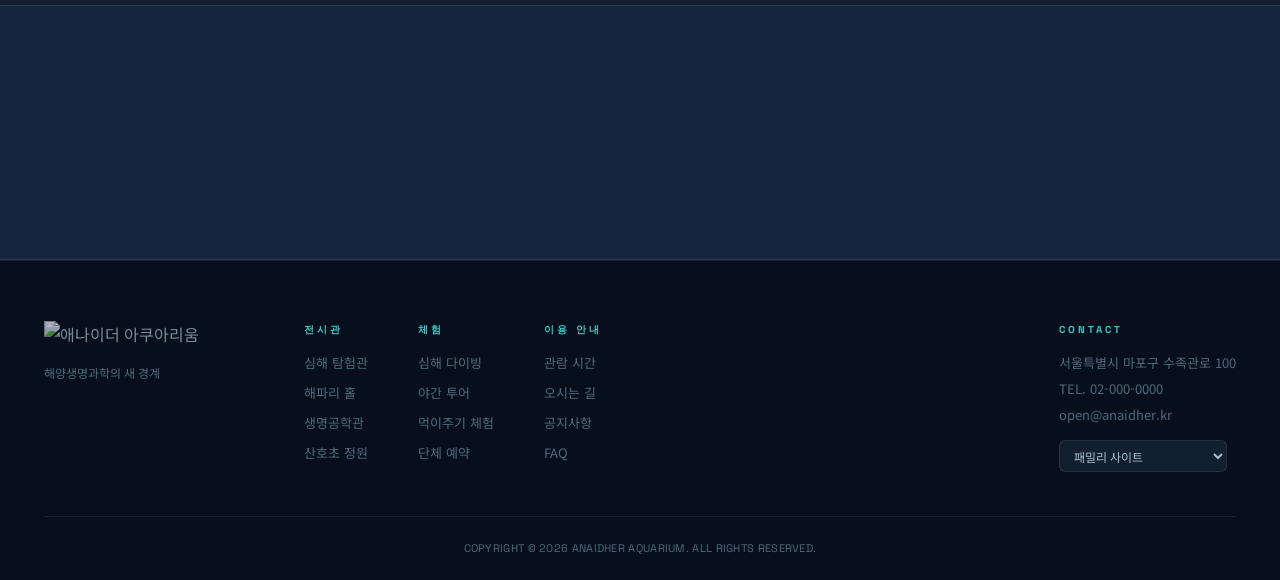
==== commit aa4cd6d4: "Add files via upload" ====
--- a/index.html
+++ b/index.html
@@ -9,6 +9,8 @@
     <link href="https://unpkg.com/aos@2.3.1/dist/aos.css" rel="stylesheet">
     <link rel="stylesheet" href="css/swiper-bundle.min.css">
     <link rel="stylesheet" href="css/style.css">
+    <link rel="icon" href="images/icon.png" type="image/x-icon">
+
 </head>
 <body>
 
@@ -76,7 +78,7 @@
         <div class="swiper heroSwiper">
             <div class="swiper-wrapper">
                 <div class="swiper-slide">
-                    <img src="images/diving.png" alt="심해 탐험">
+                    <img src="images/diving.png" alt="심해 탐험" decoding="async" fetchpriority="high">
                     <div class="slide-caption">
                         <span class="slide-tag">DEEP SEA DIVING — ZONE A</span>
                         <h1>심해 <em>11,000m</em>까지,<br>직접 들어간다</h1>
@@ -85,7 +87,7 @@
                     </div>
                 </div>
                 <div class="swiper-slide">
-                    <img src="images/cosanho.png" alt="산호초 복원">
+                    <img src="images/cosanho.png" alt="산호초 복원" decoding="async">
                     <div class="slide-caption">
                         <span class="slide-tag">CORAL REEF RESTORATION LAB — ZONE E</span>
                         <h1>죽어가던 산호초를<br><em>우리가 되살렸다</em></h1>
@@ -94,7 +96,7 @@
                     </div>
                 </div>
                 <div class="swiper-slide">
-                    <img src="images/jellyfish.png" alt="해파리 홀">
+                    <img src="images/jellyfish.png" alt="해파리 홀" decoding="async">
                     <div class="slide-caption">
                         <span class="slide-tag">BIOLUMINESCENT JELLYFISH HALL — ZONE B</span>
                         <h1>발광하는 생명체들의<br><em>심야 퍼레이드</em></h1>
